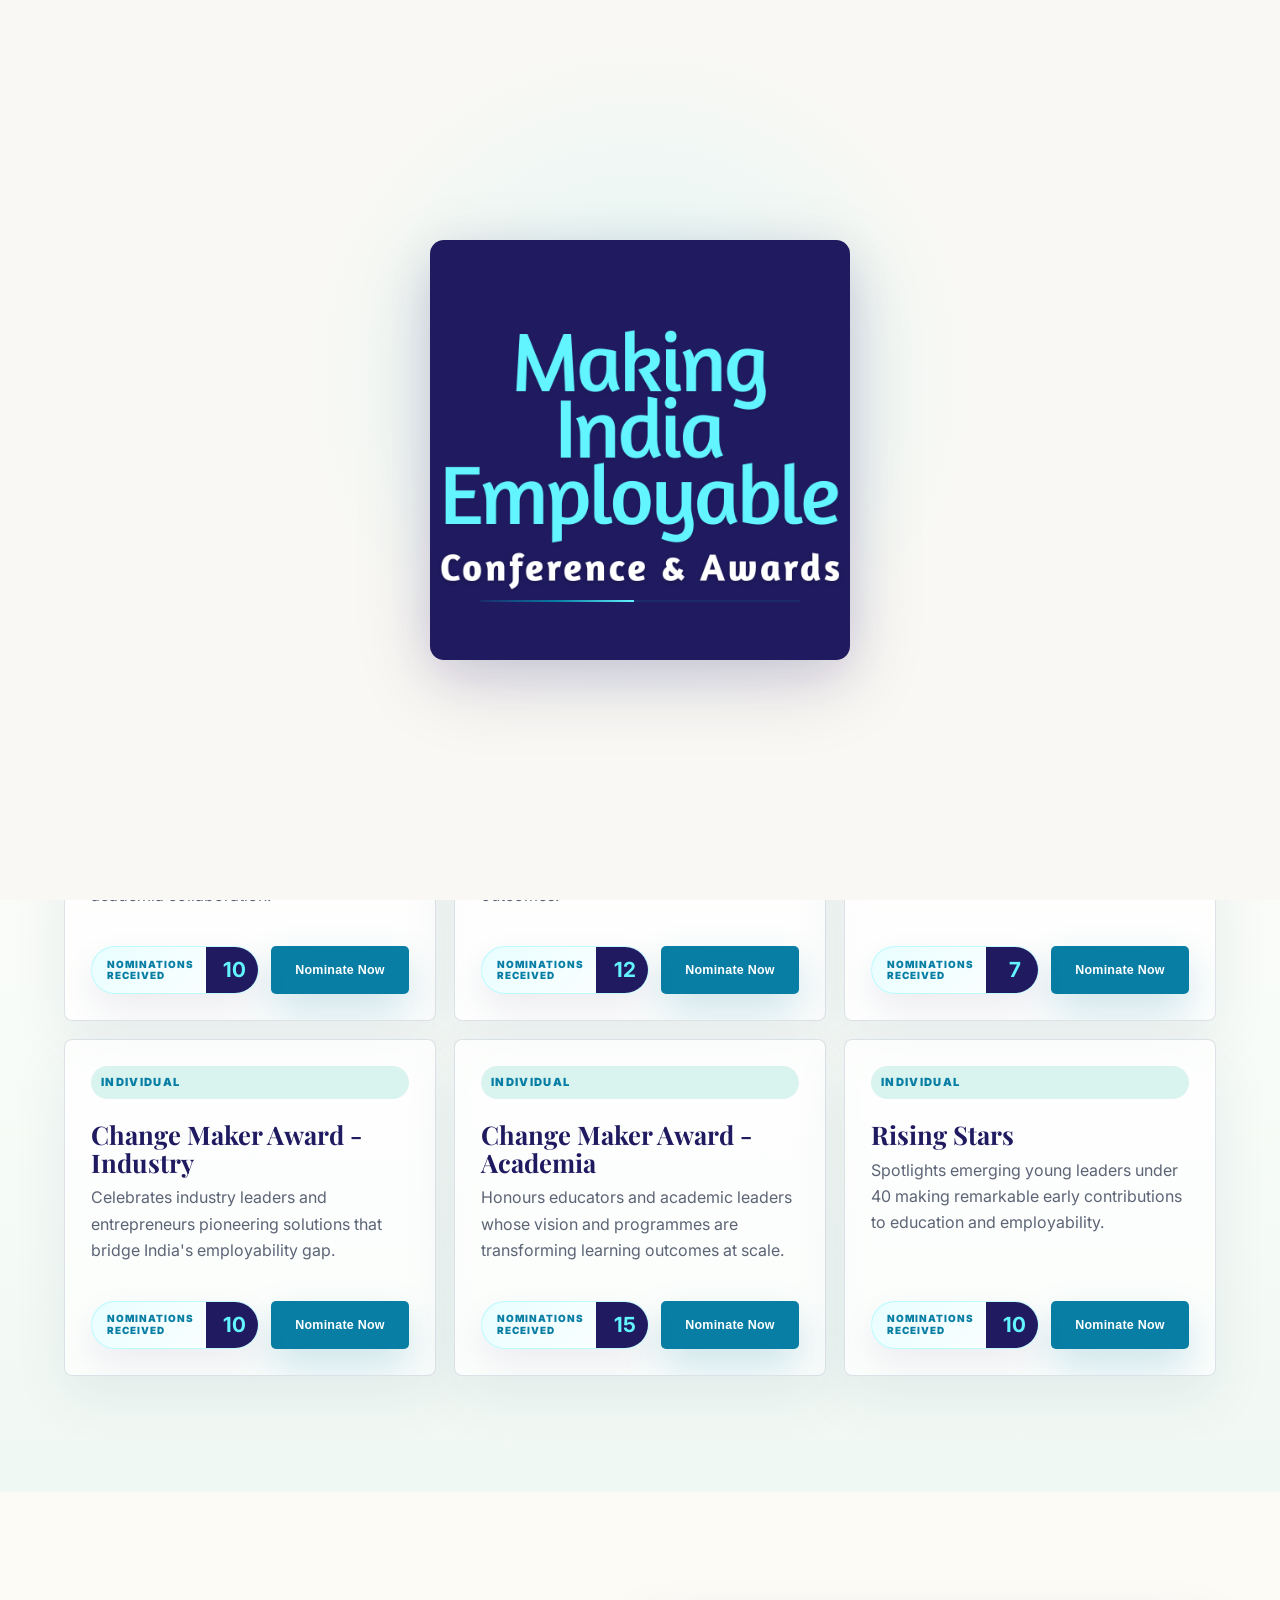
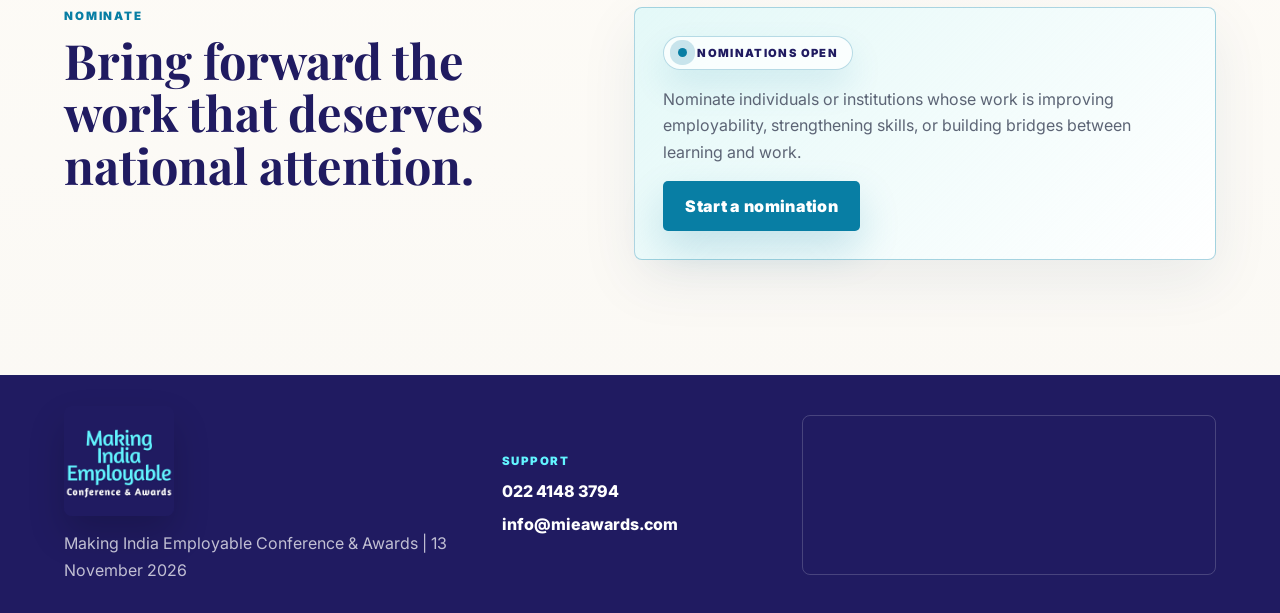
==== mieca-2026/awards.html @ 9bd4bc5b "Add files via upload" ====
<!doctype html>
<html lang="en">
  <head>
    <meta charset="utf-8">
    <meta name="viewport" content="width=device-width, initial-scale=1">
    <title>Award Categories | MIECA 2026</title>
    <meta name="description" content="MIECA 2026 award categories for individual and institutional recognition.">
    <link rel="preconnect" href="https://fonts.googleapis.com">
    <link rel="preconnect" href="https://fonts.gstatic.com" crossorigin>
    <link href="https://fonts.googleapis.com/css2?family=Inter:wght@400;500;600;700;800;900&family=Playfair+Display:wght@600;700;800&display=swap" rel="stylesheet">
    <link rel="stylesheet" href="styles.css">
    <script defer src="script.js"></script>
  </head>
  <body>
    <div class="page-loader" id="pageLoader" aria-label="Loading Making India Employable">
      <div class="loader-mark"><img src="assets/mieca-logo.png" alt="Making India Employable Conference & Awards"></div>
      <div class="loader-line"></div>
    </div>

    <header class="site-header" id="siteHeader">
      <a class="brand" href="index.html"><img src="assets/mieca-logo.png" alt="MIECA"></a>
      <button class="menu-toggle" type="button" aria-label="Open menu" aria-expanded="false"><span></span><span></span><span></span></button>
      <nav class="site-nav" aria-label="Primary navigation">
        <a href="index.html">Home</a>
        <a href="about.html">About</a>
        <a href="gallery.html">Gallery</a>
        <a href="awards.html" aria-current="page">Awards</a>
        <a href="jury.html">Jury</a>
        <a class="nav-cta" href="#nominate">Nominate Now</a>
      </nav>
    </header>

    <main>
      <section class="subpage-hero page-band">
        <span class="status-pill"><i></i>Nominations Open</span>
        <p class="eyebrow">Award categories</p>
        <h1>Recognition for individuals and institutions building employability at scale.</h1>
        <p>Each category is designed to spotlight practical work across education, skilling, workforce development, and nation-building initiatives.</p>
      </section>

      <section class="section awards-preview">
        <div class="category-grid">
          <article class="category-card reveal nomination-card" data-category-id="corporate" data-start-count="10">
            <span>Institutional</span>
            <h3>Corporate Excellence Award</h3>
            <p>Honours corporations making exceptional contributions to workforce development, employee upskilling, and industry-academia collaboration.</p>
            <div class="nomination-row">
              <div class="nomination-count"><span>Nominations received</span><strong><b data-nomination-count>10</b></strong></div>
              <button class="button primary nomination-button" type="button">Nominate Now</button>
            </div>
          </article>
          <article class="category-card reveal delay-1 nomination-card" data-category-id="higher-education" data-start-count="12">
            <span>Institutional</span>
            <h3>Excellence in Higher Education Award</h3>
            <p>Celebrates higher education institutions demonstrating innovation in curriculum, pedagogy, and graduate employability outcomes.</p>
            <div class="nomination-row">
              <div class="nomination-count"><span>Nominations received</span><strong><b data-nomination-count>12</b></strong></div>
              <button class="button primary nomination-button" type="button">Nominate Now</button>
            </div>
          </article>
          <article class="category-card reveal delay-2 nomination-card" data-category-id="bharat-nirman" data-start-count="7">
            <span>Institutional</span>
            <h3>Bharat Nirman Award</h3>
            <p>Recognises institutions contributing to nation-building through impactful skilling programmes and grassroots education initiatives.</p>
            <div class="nomination-row">
              <div class="nomination-count"><span>Nominations received</span><strong><b data-nomination-count>7</b></strong></div>
              <button class="button primary nomination-button" type="button">Nominate Now</button>
            </div>
          </article>
          <article class="category-card reveal nomination-card" data-category-id="change-maker-industry" data-start-count="10">
            <span>Individual</span>
            <h3>Change Maker Award - Industry</h3>
            <p>Celebrates industry leaders and entrepreneurs pioneering solutions that bridge India's employability gap.</p>
            <div class="nomination-row">
              <div class="nomination-count"><span>Nominations received</span><strong><b data-nomination-count>10</b></strong></div>
              <button class="button primary nomination-button" type="button">Nominate Now</button>
            </div>
          </article>
          <article class="category-card reveal delay-1 nomination-card" data-category-id="change-maker-academia" data-start-count="15">
            <span>Individual</span>
            <h3>Change Maker Award - Academia</h3>
            <p>Honours educators and academic leaders whose vision and programmes are transforming learning outcomes at scale.</p>
            <div class="nomination-row">
              <div class="nomination-count"><span>Nominations received</span><strong><b data-nomination-count>15</b></strong></div>
              <button class="button primary nomination-button" type="button">Nominate Now</button>
            </div>
          </article>
          <article class="category-card reveal delay-2 nomination-card" data-category-id="rising-stars" data-start-count="10">
            <span>Individual</span>
            <h3>Rising Stars</h3>
            <p>Spotlights emerging young leaders under 40 making remarkable early contributions to education and employability.</p>
            <div class="nomination-row">
              <div class="nomination-count"><span>Nominations received</span><strong><b data-nomination-count>10</b></strong></div>
              <button class="button primary nomination-button" type="button">Nominate Now</button>
            </div>
          </article>
        </div>
      </section>

      <section class="section content-grid" id="nominate">
        <div class="reveal">
          <p class="eyebrow">Nominate</p>
          <h2>Bring forward the work that deserves national attention.</h2>
        </div>
        <div class="panel nomination-panel reveal delay-1">
          <span class="status-pill"><i></i>Nominations Open</span>
          <p>Nominate individuals or institutions whose work is improving employability, strengthening skills, or building bridges between learning and work.</p>
          <a class="button primary" href="mailto:info@makingindiaemployable.in?subject=MIECA%202026%20Nomination">Start a nomination</a>
        </div>
      </section>
    </main>

    <footer class="site-footer">
      <div class="footer-brand">
        <img src="assets/mieca-logo.png" alt="MIECA">
        <p>Making India Employable Conference & Awards | 13 November 2026</p>
      </div>
      <div class="footer-contact">
        <span>Support</span>
        <a href="tel:02241483794">022 4148 3794</a>
        <a href="mailto:info@mieawards.com">info@mieawards.com</a>
      </div>
      <div class="footer-map" aria-label="Event location map">
        <iframe title="Novotel Mumbai International Airport map" src="https://maps.google.com/maps?q=Novotel%20Mumbai%20International%20Airport&t=&z=14&ie=UTF8&iwloc=&output=embed" loading="lazy"></iframe>
      </div>
    </footer>
  </body>
</html>
---- mieca-2026/styles.css ----
:root {
  --ivory: #faf8f4;
  --ivory-deep: #f1ece3;
  --ink: #182033;
  --muted: #5c6475;
  --deep: #201b61;
  --primary: #087ea4;
  --light: #62f4ff;
  --brand-cyan: #62f4ff;
  --brand-indigo: #201b61;
  --mist: #d9f3ef;
  --white: #ffffff;
  --line: rgba(22, 59, 102, 0.14);
  --glow: rgba(8, 126, 164, 0.2);
  --shadow: 0 24px 80px rgba(22, 59, 102, 0.14);
  --font-heading: "Playfair Display", Georgia, serif;
  --font-body: "Inter", Arial, sans-serif;
}

*,
*::before,
*::after {
  box-sizing: border-box;
}

html {
  scroll-behavior: smooth;
}

body {
  margin: 0;
  color: var(--ink);
  background:
    radial-gradient(circle at 12% 0%, rgba(84, 215, 210, 0.13), transparent 28rem),
    linear-gradient(180deg, var(--ivory), #fffdf8 48%, var(--ivory));
  font-family: var(--font-body);
  line-height: 1.65;
  overflow-x: hidden;
}

body.is-loading {
  overflow: hidden;
}

body.menu-open {
  overflow: hidden;
}

a {
  color: inherit;
  text-decoration: none;
}

img {
  display: block;
  max-width: 100%;
}

h1,
h2,
h3,
p {
  margin-top: 0;
}

h1,
h2,
h3 {
  color: var(--deep);
  font-family: var(--font-heading);
  line-height: 1.08;
}

h1 {
  max-width: 650px;
  margin-bottom: 16px;
  font-size: clamp(2.25rem, 4.45vw, 4.35rem);
  letter-spacing: 0;
}

.hero-title {
  max-width: 900px;
  font-size: clamp(2.35rem, 4.05vw, 4.05rem);
  line-height: 1.04;
}

.hero-title span {
  display: block;
  white-space: nowrap;
}

h2 {
  margin-bottom: 16px;
  font-size: clamp(1.9rem, 3.8vw, 3.35rem);
}

h3 {
  margin-bottom: 8px;
  font-size: clamp(1.25rem, 2vw, 1.7rem);
}

p {
  color: var(--muted);
}

.page-loader {
  position: fixed;
  inset: 0;
  z-index: 999;
  display: grid;
  place-items: center;
  background:
    radial-gradient(circle at 50% 42%, rgba(98, 244, 255, 0.16), transparent 22rem),
    var(--ivory);
  transition: opacity 0.55s ease, visibility 0.55s ease;
}

.page-loader.is-done {
  visibility: hidden;
  opacity: 0;
  pointer-events: none;
}

.loader-mark {
  display: grid;
  width: min(420px, 74vw);
  place-items: center;
  padding: 0;
  border-radius: 14px;
  background: transparent;
  box-shadow: 0 24px 80px rgba(32, 27, 97, 0.14);
  animation: loaderLogo 1.45s ease both;
}

.loader-mark img {
  width: 100%;
  border-radius: 14px;
  filter: drop-shadow(0 12px 24px rgba(32, 27, 97, 0.12));
}

.loader-line {
  position: absolute;
  top: calc(50% + 150px);
  width: min(320px, 70vw);
  height: 2px;
  overflow: hidden;
  background: rgba(8, 126, 164, 0.16);
}

.loader-line::after {
  content: "";
  display: block;
  width: 48%;
  height: 100%;
  background: linear-gradient(90deg, transparent, var(--primary), var(--light));
  animation: loaderLine 1.3s ease-in-out infinite;
}

@keyframes loaderLogo {
  from { opacity: 0; transform: translateY(14px) scale(0.96); }
  to { opacity: 1; transform: translateY(0) scale(1); }
}

@keyframes loaderLine {
  from { transform: translateX(-100%); }
  to { transform: translateX(230%); }
}

.site-header {
  position: fixed;
  top: 0;
  left: 0;
  z-index: 50;
  display: flex;
  width: 100%;
  align-items: center;
  justify-content: space-between;
  gap: 28px;
  padding: 14px clamp(18px, 5vw, 70px);
  background: rgba(250, 248, 244, 0.9);
  box-shadow: 0 12px 38px rgba(32, 27, 97, 0.08);
  backdrop-filter: blur(18px);
  transition: background 0.35s ease, box-shadow 0.35s ease, padding 0.35s ease;
}

.site-header.is-scrolled,
.site-header.menu-active {
  background: rgba(250, 248, 244, 0.96);
  box-shadow: 0 14px 42px rgba(32, 27, 97, 0.12);
  backdrop-filter: blur(18px);
}

.brand {
  display: inline-flex;
  align-items: center;
  padding: 0;
  border: 0;
  border-radius: 8px;
  background: transparent;
  box-shadow: 0 16px 36px rgba(32, 27, 97, 0.12);
}

.brand img {
  width: 86px;
  border-radius: 8px;
  filter: none;
}

.site-nav {
  display: flex;
  align-items: center;
  gap: clamp(16px, 2vw, 28px);
  color: #18134f;
  font-size: 0.82rem;
  font-weight: 900;
  letter-spacing: 0.04em;
  text-transform: uppercase;
}

.site-nav a {
  position: relative;
}

.site-nav a::after {
  content: "";
  position: absolute;
  right: 0;
  bottom: -8px;
  left: 0;
  height: 2px;
  background: var(--brand-cyan);
  transform: scaleX(0);
  transform-origin: left;
  transition: transform 0.25s ease;
}

.site-nav a:hover::after,
.site-nav a[aria-current="page"]::after {
  transform: scaleX(1);
}

.site-nav .nav-cta {
  min-height: 42px;
  padding: 12px 16px;
  border-radius: 999px;
  background: var(--primary);
  color: var(--white);
  box-shadow: 0 18px 36px var(--glow);
}

.site-nav .nav-cta::after {
  display: none;
}

.menu-toggle {
  display: none;
  width: 44px;
  height: 44px;
  border: 1px solid var(--line);
  border-radius: 999px;
  background: rgba(255, 255, 255, 0.72);
  cursor: pointer;
}

.menu-toggle span {
  display: block;
  width: 18px;
  height: 2px;
  margin: 4px auto;
  background: var(--deep);
  transition: transform 0.25s ease, opacity 0.25s ease;
}

.menu-open .menu-toggle span:nth-child(1) {
  transform: translateY(6px) rotate(45deg);
}

.menu-open .menu-toggle span:nth-child(2) {
  opacity: 0;
}

.menu-open .menu-toggle span:nth-child(3) {
  transform: translateY(-6px) rotate(-45deg);
}

.page-band,
.section {
  padding-right: clamp(18px, 5vw, 76px);
  padding-left: clamp(18px, 5vw, 76px);
}

.hero {
  position: relative;
  display: grid;
  min-height: min(740px, 80svh);
  grid-template-columns: minmax(0, 0.98fr) minmax(360px, 0.82fr);
  gap: clamp(30px, 5vw, 72px);
  align-items: start;
  padding-top: clamp(188px, 17vh, 210px);
  padding-bottom: 112px;
  overflow: hidden;
}

.ambient-lines {
  position: absolute;
  inset: 0;
  pointer-events: none;
  opacity: 0.58;
  background:
    linear-gradient(115deg, transparent 0 28%, rgba(8, 126, 164, 0.1) 28% 28.2%, transparent 28.2% 100%),
    linear-gradient(65deg, transparent 0 64%, rgba(84, 215, 210, 0.17) 64% 64.2%, transparent 64.2% 100%);
  animation: driftLines 9s ease-in-out infinite alternate;
}

@keyframes driftLines {
  from { transform: translate3d(-14px, -8px, 0); }
  to { transform: translate3d(18px, 10px, 0); }
}

.hero::before {
  content: "";
  position: absolute;
  width: 480px;
  height: 480px;
  right: -140px;
  top: 120px;
  border: 1px solid rgba(8, 126, 164, 0.12);
  border-radius: 50%;
  box-shadow: inset 0 0 80px rgba(84, 215, 210, 0.12);
  animation: slowSpin 20s linear infinite;
}

@keyframes slowSpin {
  to { transform: rotate(360deg); }
}

.hero-copy,
.hero-media {
  position: relative;
  z-index: 1;
}

.hero-media {
  align-self: start;
  margin-top: clamp(44px, 7vh, 74px);
}

.status-pill {
  display: inline-flex;
  align-items: center;
  gap: 10px;
  min-height: 34px;
  margin-bottom: 16px;
  padding: 0 14px;
  border: 1px solid rgba(8, 126, 164, 0.28);
  border-radius: 999px;
  background: rgba(255, 255, 255, 0.72);
  color: var(--deep);
  font-size: 0.7rem;
  font-weight: 900;
  letter-spacing: 0.12em;
  text-transform: uppercase;
  box-shadow: 0 16px 34px rgba(8, 126, 164, 0.12);
}

.status-pill i {
  width: 9px;
  height: 9px;
  border-radius: 50%;
  background: var(--primary);
  box-shadow: 0 0 0 8px var(--glow);
  animation: pulse 1.8s ease-in-out infinite;
}

@keyframes pulse {
  50% { box-shadow: 0 0 0 13px rgba(8, 126, 164, 0); }
}

.eyebrow {
  margin-bottom: 8px;
  color: var(--primary);
  font-size: 0.72rem;
  font-weight: 900;
  letter-spacing: 0.16em;
  text-transform: uppercase;
}

.hero-text {
  max-width: 600px;
  margin-bottom: 16px;
  color: #4d566c;
  font-size: clamp(0.95rem, 1.22vw, 1.06rem);
}

.event-cards {
  display: grid;
  max-width: 600px;
  grid-template-columns: 0.55fr 1fr;
  gap: 10px;
  margin-bottom: 16px;
}

.event-cards div {
  padding: 10px 12px;
  border: 1px solid var(--line);
  border-radius: 8px;
  background: rgba(255, 255, 255, 0.64);
}

.event-cards span {
  display: block;
  color: var(--primary);
  font-size: 0.72rem;
  font-weight: 900;
  letter-spacing: 0.12em;
  text-transform: uppercase;
}

.event-cards strong {
  display: block;
  margin-top: 6px;
  color: var(--deep);
}

.countdown {
  display: grid;
  max-width: 500px;
  grid-template-columns: repeat(4, 1fr);
  gap: 10px;
}

.countdown div {
  position: relative;
  overflow: hidden;
  min-height: 68px;
  padding: 11px 8px 8px;
  border: 1px solid rgba(8, 126, 164, 0.26);
  border-radius: 8px;
  background:
    linear-gradient(180deg, rgba(255, 255, 255, 0.88), rgba(255, 255, 255, 0.52)),
    rgba(84, 215, 210, 0.08);
  text-align: center;
  box-shadow: 0 18px 42px rgba(22, 59, 102, 0.09);
}

.countdown div::before {
  content: "";
  position: absolute;
  inset: 0;
  background: linear-gradient(110deg, transparent, rgba(84, 215, 210, 0.26), transparent);
  transform: translateX(-120%);
  animation: shimmer 3.5s ease-in-out infinite;
}

@keyframes shimmer {
  55%, 100% { transform: translateX(120%); }
}

.countdown strong {
  position: relative;
  display: block;
  color: var(--primary);
  font-size: clamp(1.25rem, 2.35vw, 1.78rem);
  line-height: 1;
}

.countdown span {
  position: relative;
  color: var(--muted);
  font-size: 0.68rem;
  font-weight: 900;
  letter-spacing: 0.13em;
  text-transform: uppercase;
}

.hero-actions,
.center-action {
  display: flex;
  flex-wrap: wrap;
  gap: 14px;
  margin-top: 22px;
}

.center-action {
  justify-content: center;
}

.button {
  display: inline-flex;
  align-items: center;
  justify-content: center;
  min-height: 50px;
  padding: 0 22px;
  border-radius: 5px;
  font-weight: 900;
  letter-spacing: 0.02em;
  transition: transform 0.25s ease, box-shadow 0.25s ease, background 0.25s ease;
}

.hero .button {
  min-height: 42px;
  padding: 0 18px;
}

.button:hover {
  transform: translateY(-3px);
}

.button.primary {
  background: var(--primary);
  color: var(--white);
  box-shadow: 0 18px 40px var(--glow);
}

.button.primary:hover {
  background: #066d91;
}

.button.ghost {
  border: 1.5px solid var(--primary);
  background: rgba(255, 255, 255, 0.54);
  color: var(--deep);
}

.button.dark {
  background: transparent;
}

.video-frame {
  position: relative;
  margin-right: clamp(-12px, -1vw, 0px);
}

.video-frame::before {
  content: "";
  position: absolute;
  inset: -24px -18px -20px -26px;
  z-index: -1;
  background:
    radial-gradient(circle at 45% 48%, rgba(98, 244, 255, 0.22), transparent 16rem),
    linear-gradient(135deg, rgba(232, 252, 255, 0.28), rgba(217, 243, 239, 0.08));
  clip-path: polygon(4% 4%, 100% 0, 98% 92%, 0 100%);
  opacity: 0.68;
}

.video-shell {
  position: relative;
  display: block;
  overflow: hidden;
  height: clamp(250px, 23vw, 340px);
  border-radius: 8px;
  background: var(--deep);
  box-shadow: 0 22px 62px rgba(32, 27, 97, 0.18);
  isolation: isolate;
}

.video-shell::before {
  content: "";
  position: absolute;
  inset: 0;
  z-index: 1;
  pointer-events: none;
  border: 1px solid rgba(255, 255, 255, 0.18);
  border-radius: inherit;
  box-shadow: inset 0 0 80px rgba(22, 59, 102, 0.16);
}

.video-shell img {
  width: 100%;
  height: 100%;
  object-fit: cover;
  filter: saturate(0.95) contrast(0.96) brightness(0.76);
  transform: scale(1.02);
  transition: transform 0.45s ease, filter 0.45s ease;
}

.video-shell:hover img {
  filter: saturate(1.04) contrast(1.02) brightness(0.82);
  transform: scale(1.06);
}

.video-play {
  position: absolute;
  top: 50%;
  left: 50%;
  z-index: 2;
  width: 68px;
  height: 68px;
  border: 1px solid rgba(255, 255, 255, 0.58);
  border-radius: 50%;
  background: rgba(32, 27, 97, 0.68);
  box-shadow: 0 18px 48px rgba(0, 0, 0, 0.24);
  transform: translate(-50%, -50%);
  backdrop-filter: blur(10px);
}

.video-play::before {
  content: "";
  position: absolute;
  top: 50%;
  left: 53%;
  border-top: 12px solid transparent;
  border-bottom: 12px solid transparent;
  border-left: 18px solid var(--brand-cyan);
  transform: translate(-50%, -50%);
}

.video-story {
  position: absolute;
  right: 12px;
  bottom: 12px;
  left: 12px;
  z-index: 2;
  max-width: 520px;
  padding: 11px 13px;
  border-left: 2px solid var(--light);
  background: linear-gradient(90deg, rgba(32, 27, 97, 0.8), rgba(32, 27, 97, 0.42));
  color: var(--white);
  backdrop-filter: blur(14px);
}

.video-story span {
  display: block;
  margin-bottom: 5px;
  color: var(--light);
  font-size: 0.64rem;
  font-weight: 900;
  letter-spacing: 0.13em;
  text-transform: uppercase;
}

.video-story strong {
  display: block;
  font-size: 0.9rem;
  font-weight: 900;
  line-height: 1.35;
}

.section {
  padding-top: clamp(70px, 9vw, 120px);
  padding-bottom: clamp(70px, 9vw, 120px);
}

.split-section {
  position: relative;
  z-index: 2;
  display: grid;
  grid-template-columns: minmax(0, 0.95fr) minmax(0, 1fr);
  gap: clamp(28px, 6vw, 84px);
  align-items: start;
  margin-top: -44px;
  margin-right: clamp(18px, 5vw, 76px);
  margin-left: clamp(18px, 5vw, 76px);
  padding: clamp(34px, 5vw, 54px);
  border: 1px solid rgba(8, 126, 164, 0.18);
  border-radius: 8px;
  background: rgba(255, 255, 255, 0.86);
  box-shadow: 0 24px 70px rgba(22, 59, 102, 0.12);
  backdrop-filter: blur(12px);
}

.section-body p {
  max-width: 720px;
  font-size: 1.06rem;
}

.text-link {
  display: inline-flex;
  margin-top: 12px;
  color: var(--primary);
  font-weight: 900;
}

.text-link::after {
  content: ">";
  margin-left: 8px;
  transition: transform 0.25s ease;
}

.text-link:hover::after {
  transform: translateX(5px);
}

.centered {
  max-width: 860px;
  margin-right: auto;
  margin-left: auto;
  text-align: center;
}

.impact-section {
  background:
    linear-gradient(180deg, rgba(22, 59, 102, 0.96), rgba(14, 42, 73, 0.98)),
    var(--deep);
  padding-top: clamp(74px, 8vw, 100px);
  padding-bottom: clamp(74px, 8vw, 100px);
}

.impact-section h2,
.impact-section p {
  color: var(--white);
}

.impact-section .eyebrow {
  color: var(--light);
}

.stat-grid {
  display: grid;
  grid-template-columns: repeat(3, 1fr);
  gap: 16px;
  max-width: 900px;
  margin: 30px auto 0;
}

.stat-card {
  position: relative;
  overflow: hidden;
  min-height: 166px;
  padding: 24px;
  border: 1px solid rgba(255, 255, 255, 0.13);
  border-radius: 8px;
  background: rgba(255, 255, 255, 0.08);
}

.stat-card::after,
.category-card::after {
  content: "";
  position: absolute;
  inset: 0;
  background: linear-gradient(115deg, transparent, rgba(84, 215, 210, 0.18), transparent);
  transform: translateX(-130%);
  transition: transform 0.65s ease;
}

.stat-card:hover::after,
.category-card:hover::after {
  transform: translateX(130%);
}

.stat-number {
  position: relative;
  z-index: 1;
  display: block;
  color: var(--light);
  font-size: clamp(2.7rem, 6vw, 4.4rem);
  font-weight: 900;
  line-height: 1;
}

.stat-card p {
  position: relative;
  z-index: 1;
  margin: 14px 0 0;
  color: rgba(255, 255, 255, 0.76);
  font-weight: 800;
}


.impact-section .button.ghost.dark {
  border-color: rgba(98, 244, 255, 0.72);
  background: rgba(98, 244, 255, 0.08);
  color: var(--white);
  box-shadow: 0 18px 44px rgba(0, 0, 0, 0.16);
}

.awards-preview {
  background: linear-gradient(180deg, rgba(255, 255, 255, 0.38), rgba(84, 215, 210, 0.08));
}

.category-grid {
  display: grid;
  grid-template-columns: repeat(3, minmax(0, 1fr));
  gap: 18px;
  margin-top: 34px;
}

.category-card {
  position: relative;
  overflow: hidden;
  min-height: 286px;
  padding: 26px;
  border: 1px solid var(--line);
  border-radius: 8px;
  background: rgba(255, 255, 255, 0.72);
  box-shadow: 0 20px 55px rgba(22, 59, 102, 0.08);
  transition: transform 0.25s ease, border-color 0.25s ease;
}

.nomination-card {
  display: flex;
  flex-direction: column;
}

.category-card:hover {
  border-color: rgba(8, 126, 164, 0.36);
  transform: translateY(-6px);
}

.category-card span {
  display: inline-flex;
  margin-bottom: 28px;
  padding: 7px 10px;
  border-radius: 999px;
  background: var(--mist);
  color: var(--primary);
  font-size: 0.7rem;
  font-weight: 900;
  letter-spacing: 0.12em;
  text-transform: uppercase;
}

.category-card > span {
  margin-bottom: 22px;
}

.category-card h3,
.category-card p,
.category-card span,
.nomination-row,
.nomination-count {
  position: relative;
  z-index: 1;
}

.nomination-row {
  display: flex;
  gap: 12px;
  align-items: center;
  justify-content: space-between;
  margin-top: auto;
  padding-top: 22px;
}

.nomination-count {
  display: flex;
  align-items: stretch;
  width: min(270px, 100%);
  height: 48px;
  min-height: 48px;
  overflow: hidden;
  border: 1px solid rgba(98, 244, 255, 0.36);
  border-radius: 999px;
  background:
    linear-gradient(135deg, rgba(98, 244, 255, 0.14), rgba(255, 255, 255, 0.66)),
    rgba(255, 255, 255, 0.74);
  box-shadow: 0 14px 34px rgba(32, 27, 97, 0.08);
}

.nomination-count::after {
  content: "";
  position: absolute;
  inset: 0;
  background: linear-gradient(100deg, transparent, rgba(98, 244, 255, 0.28), transparent);
  transform: translateX(-120%);
  animation: countSweep 4.8s ease-in-out infinite;
}

@keyframes countSweep {
  60%, 100% { transform: translateX(120%); }
}

.nomination-count span {
  margin: 0;
  display: flex;
  align-items: center;
  padding: 0 12px 0 15px;
  background: transparent;
  color: #087ea4;
  font-size: 0.62rem;
  line-height: 1.2;
  letter-spacing: 0.1em;
  text-transform: uppercase;
}

.nomination-count strong {
  display: grid;
  flex: 0 0 58px;
  height: 100%;
  place-items: center;
  background: var(--deep);
  color: var(--brand-cyan);
  font-size: 1.3rem;
  line-height: 1;
}

.nomination-count b {
  color: inherit;
  font-size: inherit;
}

.nomination-button {
  flex: 0 0 auto;
  min-width: 138px;
  min-height: 48px;
  padding: 0 16px;
  border: 0;
  cursor: pointer;
  font-size: 0.78rem;
}

.jury-preview {
  overflow: hidden;
}

.jury-strip {
  display: grid;
  grid-template-columns: repeat(5, minmax(190px, 1fr));
  gap: 16px;
  margin-top: 34px;
}

.jury-card {
  padding: 14px 14px 22px;
  border: 1px solid var(--line);
  border-radius: 8px;
  background: rgba(255, 255, 255, 0.68);
  text-align: center;
  box-shadow: 0 18px 50px rgba(22, 59, 102, 0.08);
  transition: transform 0.25s ease;
}

.jury-card:hover {
  transform: translateY(-6px);
}

.jury-card img {
  width: 100%;
  aspect-ratio: 1 / 1.08;
  border-radius: 6px;
  object-fit: cover;
  filter: saturate(0.95);
}

.jury-card h3 {
  margin: 16px 0 6px;
  font-size: 1.22rem;
}

.jury-card p {
  margin-bottom: 0;
  font-size: 0.9rem;
}

.partners-section {
  background:
    radial-gradient(circle at 50% 0%, rgba(84, 215, 210, 0.16), transparent 30rem),
    var(--ivory-deep);
}

.partner-grid {
  display: grid;
  grid-template-columns: repeat(3, 1fr);
  gap: 18px;
  max-width: 980px;
  margin: 34px auto 0;
}

.partner-logo {
  display: grid;
  min-height: 150px;
  place-items: center;
  padding: 26px;
  border: 1px solid var(--line);
  border-radius: 8px;
  background: rgba(255, 255, 255, 0.74);
  box-shadow: 0 20px 55px rgba(22, 59, 102, 0.08);
}

.partner-logo img {
  max-height: 78px;
  object-fit: contain;
}

.site-footer {
  display: grid;
  grid-template-columns: minmax(240px, 0.9fr) minmax(180px, 0.6fr) minmax(260px, 0.9fr);
  align-items: center;
  gap: 24px;
  padding: 30px clamp(18px, 5vw, 76px);
  border-top: 1px solid var(--line);
  background: var(--deep);
}

.site-footer img {
  width: 110px;
  margin-bottom: 14px;
  border-radius: 8px;
  box-shadow: 0 18px 36px rgba(0, 0, 0, 0.18);
}

.site-footer p {
  margin: 0;
  color: rgba(255, 255, 255, 0.72);
}

.footer-contact {
  display: grid;
  gap: 7px;
}

.footer-contact span {
  color: var(--light);
  font-size: 0.72rem;
  font-weight: 900;
  letter-spacing: 0.13em;
  text-transform: uppercase;
}

.footer-contact a {
  color: var(--white);
  font-weight: 800;
}

.footer-map {
  overflow: hidden;
  height: 160px;
  border: 1px solid rgba(255, 255, 255, 0.18);
  border-radius: 8px;
}

.footer-map iframe {
  width: 100%;
  height: 100%;
  border: 0;
  filter: saturate(0.78);
}

.subpage-hero {
  position: relative;
  min-height: 390px;
  padding-top: 132px;
  padding-bottom: 48px;
  background:
    linear-gradient(90deg, rgba(22, 59, 102, 0.95), rgba(8, 126, 164, 0.78)),
    radial-gradient(circle at 82% 20%, rgba(84, 215, 210, 0.22), transparent 26rem),
    var(--deep);
  overflow: hidden;
}

.subpage-hero::after {
  content: "";
  position: absolute;
  right: -110px;
  bottom: -160px;
  width: 420px;
  height: 420px;
  border: 1px solid rgba(255, 255, 255, 0.14);
  border-radius: 50%;
}

.subpage-hero > * {
  position: relative;
  z-index: 1;
}

.subpage-hero .status-pill {
  margin-bottom: 18px;
  background: rgba(255, 255, 255, 0.12);
  color: var(--white);
}

.subpage-hero .eyebrow,
.subpage-hero h1,
.subpage-hero p {
  color: var(--white);
}

.subpage-hero h1 {
  max-width: 900px;
  font-size: clamp(2.05rem, 3.9vw, 3.75rem);
}

.subpage-hero p:last-child {
  max-width: 790px;
  font-size: 1.05rem;
  color: rgba(255, 255, 255, 0.76);
}

.gallery-hero {
  min-height: 520px;
  background:
    linear-gradient(90deg, rgba(22, 59, 102, 0.92), rgba(8, 126, 164, 0.55)),
    linear-gradient(180deg, rgba(22, 59, 102, 0.12), rgba(22, 59, 102, 0.92)),
    url("assets/gallery/opening-lamp.jpg") center / cover;
}

.gallery-hero::before {
  content: "";
  position: absolute;
  inset: 0;
  background:
    linear-gradient(115deg, transparent 0 34%, rgba(84, 215, 210, 0.18) 34% 34.2%, transparent 34.2% 100%),
    radial-gradient(circle at 84% 28%, rgba(84, 215, 210, 0.22), transparent 25rem);
}

.gallery-feature {
  display: grid;
  grid-template-columns: minmax(0, 0.78fr) minmax(360px, 1fr);
  gap: clamp(28px, 5vw, 70px);
  align-items: center;
  background: linear-gradient(180deg, rgba(255, 255, 255, 0.54), rgba(84, 215, 210, 0.08));
}

.gallery-feature-copy p:last-child {
  max-width: 620px;
  font-size: 1.05rem;
}

.gallery-lead,
.gallery-item {
  position: relative;
  overflow: hidden;
  margin: 0;
  border: 1px solid rgba(8, 126, 164, 0.18);
  border-radius: 8px;
  background: var(--deep);
  box-shadow: 0 24px 70px rgba(22, 59, 102, 0.12);
}

.gallery-lead {
  aspect-ratio: 1.45 / 1;
}

.gallery-lead img,
.gallery-item img {
  width: 100%;
  height: 100%;
  object-fit: cover;
  filter: saturate(0.96) contrast(1.02);
  transition: transform 0.5s ease, filter 0.5s ease;
}

.gallery-lead:hover img,
.gallery-item:hover img {
  transform: scale(1.045);
  filter: saturate(1.04) contrast(1.04);
}

.gallery-lead figcaption,
.gallery-item figcaption {
  position: absolute;
  right: 12px;
  bottom: 12px;
  left: 12px;
  padding: 11px 12px;
  border: 1px solid rgba(255, 255, 255, 0.18);
  border-radius: 6px;
  background: rgba(22, 59, 102, 0.72);
  color: var(--white);
  font-size: 0.78rem;
  font-weight: 900;
  letter-spacing: 0.04em;
  text-transform: uppercase;
  backdrop-filter: blur(12px);
}

.gallery-section {
  background:
    radial-gradient(circle at 14% 0%, rgba(84, 215, 210, 0.14), transparent 28rem),
    var(--ivory);
}

.gallery-grid {
  display: grid;
  grid-auto-flow: dense;
  grid-auto-rows: 150px;
  grid-template-columns: repeat(4, minmax(0, 1fr));
  gap: 16px;
  margin-top: 36px;
}

.gallery-item {
  min-height: 150px;
}

.gallery-item.large {
  grid-column: span 2;
  grid-row: span 2;
}

.gallery-item.wide {
  grid-column: span 2;
}

.gallery-item.tall {
  grid-row: span 2;
}

.content-grid {
  display: grid;
  grid-template-columns: minmax(0, 0.85fr) minmax(0, 1fr);
  gap: clamp(28px, 6vw, 76px);
}

.panel {
  padding: 28px;
  border: 1px solid var(--line);
  border-radius: 8px;
  background: rgba(255, 255, 255, 0.7);
  box-shadow: 0 20px 58px rgba(22, 59, 102, 0.08);
}

.panel-list {
  display: grid;
  gap: 14px;
  margin: 0;
  padding: 0;
  list-style: none;
}

.panel-list li {
  padding-left: 18px;
  border-left: 3px solid var(--primary);
  color: var(--muted);
}

.profile-grid {
  display: grid;
  gap: 22px;
}

.profile-card {
  display: grid;
  grid-template-columns: 260px minmax(0, 1fr);
  gap: 28px;
  padding: 24px;
  border: 1px solid var(--line);
  border-radius: 8px;
  background: rgba(255, 255, 255, 0.74);
  box-shadow: 0 20px 60px rgba(22, 59, 102, 0.08);
}

.profile-card img {
  width: 100%;
  aspect-ratio: 1 / 1.12;
  border-radius: 8px;
  object-fit: cover;
}

.profile-role {
  color: var(--primary);
  font-weight: 900;
}

.profile-card p:last-child {
  margin-bottom: 0;
}

.nomination-panel {
  border-color: rgba(8, 126, 164, 0.32);
  background:
    linear-gradient(135deg, rgba(84, 215, 210, 0.16), rgba(255, 255, 255, 0.76)),
    var(--white);
}

.reveal {
  opacity: 0;
  transform: translateY(28px);
  transition: opacity 0.7s ease, transform 0.7s ease;
}

.reveal.is-visible {
  opacity: 1;
  transform: translateY(0);
}

.delay-1 {
  transition-delay: 0.12s;
}

.delay-2 {
  transition-delay: 0.22s;
}

@media (max-width: 1120px) {
  .brand img {
    width: 82px;
  }

  .hero,
  .content-grid,
  .gallery-feature {
    grid-template-columns: 1fr;
  }

  .hero-media {
    margin-top: 10px;
  }

  .video-frame {
    margin-right: 0;
  }

  .video-frame::before {
    inset: -32px;
    clip-path: polygon(3% 0, 100% 5%, 97% 94%, 0 100%);
  }

  .video-shell {
    height: auto;
    aspect-ratio: 16 / 9;
    border-radius: 8px;
  }

  .split-section {
    grid-template-columns: 1fr;
  }

  .jury-strip,
  .category-grid {
    grid-template-columns: repeat(2, minmax(0, 1fr));
  }

  .gallery-grid {
    grid-template-columns: repeat(3, minmax(0, 1fr));
  }
}

@media (max-width: 820px) {
  .menu-toggle {
    display: block;
    position: relative;
    z-index: 60;
  }

  .site-nav {
    position: fixed;
    inset: 0;
    z-index: 55;
    display: grid;
    align-content: center;
    justify-items: center;
    gap: 24px;
    background: rgba(250, 248, 244, 0.98);
    font-size: 1.05rem;
    opacity: 0;
    pointer-events: none;
    transform: translateY(-12px);
    transition: opacity 0.25s ease, transform 0.25s ease;
  }

  .menu-open .site-nav {
    opacity: 1;
    pointer-events: auto;
    transform: translateY(0);
  }

  .event-cards,
  .stat-grid,
  .partner-grid,
  .profile-card,
  .site-footer {
    grid-template-columns: 1fr;
  }

  .countdown {
    grid-template-columns: repeat(2, 1fr);
  }

  .split-section {
    margin-top: -24px;
    margin-right: 18px;
    margin-left: 18px;
  }

  .nomination-row {
    flex-wrap: wrap;
  }

  .nomination-button {
    width: 100%;
  }

  .nomination-count {
    width: 100%;
  }

  .gallery-grid {
    grid-auto-rows: 170px;
    grid-template-columns: repeat(2, minmax(0, 1fr));
  }

  .gallery-item.large,
  .gallery-item.wide {
    grid-column: span 2;
  }
}

@media (max-width: 560px) {
  .brand {
    padding: 0;
  }

  .brand img {
    width: 70px;
  }

  h1 {
    font-size: clamp(2.2rem, 12vw, 3.35rem);
  }

  .hero-title {
    font-size: clamp(2.05rem, 10.8vw, 3.1rem);
  }

  .hero-title span {
    white-space: normal;
  }

  .page-band,
  .section {
    padding-right: 18px;
    padding-left: 18px;
  }

  .category-grid,
  .jury-strip {
    grid-template-columns: 1fr;
  }

  .hero {
    padding-top: 128px;
    padding-bottom: 84px;
  }

  .video-story {
    right: 10px;
    bottom: 10px;
    left: 10px;
    padding: 12px 13px;
  }

  .video-story strong {
    font-size: 0.88rem;
  }

  .gallery-hero {
    min-height: 470px;
  }

  .gallery-grid {
    display: flex;
    flex-direction: column;
  }

  .gallery-item,
  .gallery-item.large,
  .gallery-item.wide,
  .gallery-item.tall {
    min-height: auto;
    aspect-ratio: 1.18 / 1;
  }

  .gallery-lead figcaption,
  .gallery-item figcaption {
    right: 8px;
    bottom: 8px;
    left: 8px;
    font-size: 0.68rem;
  }
}
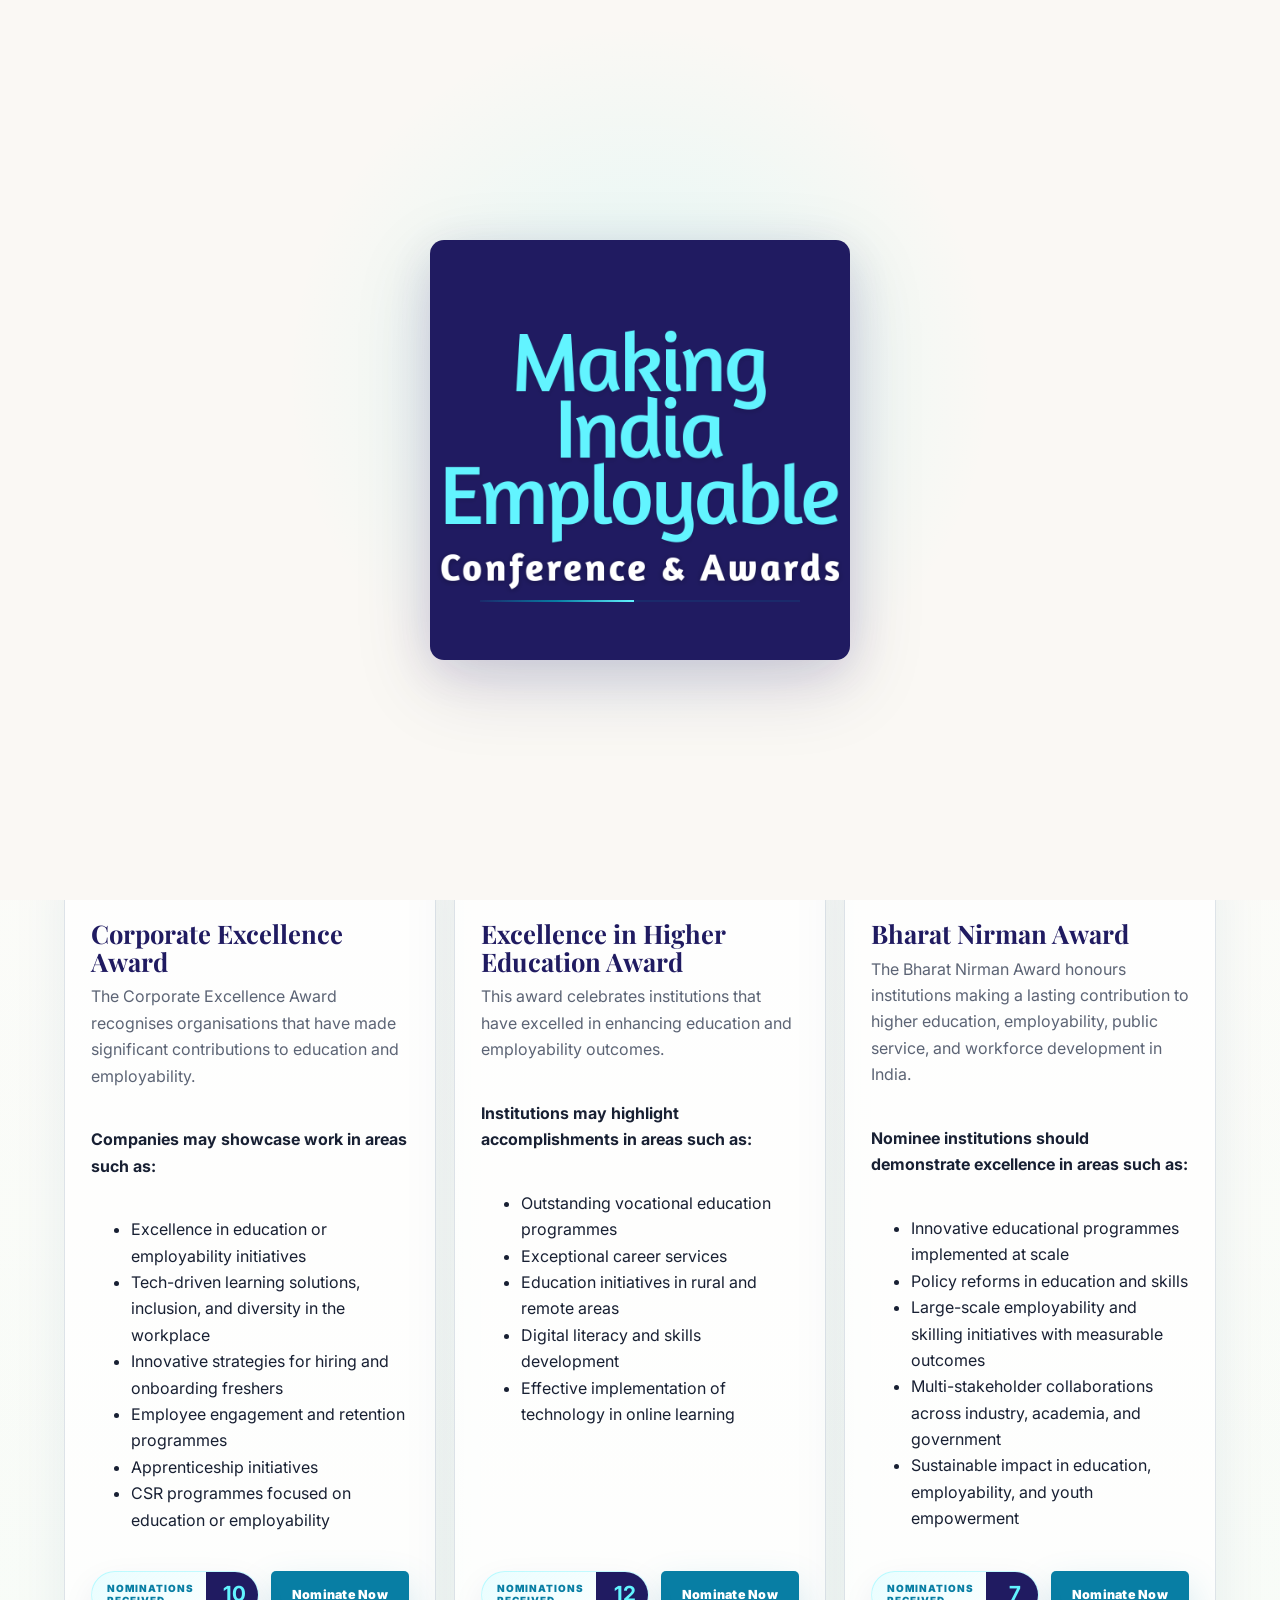
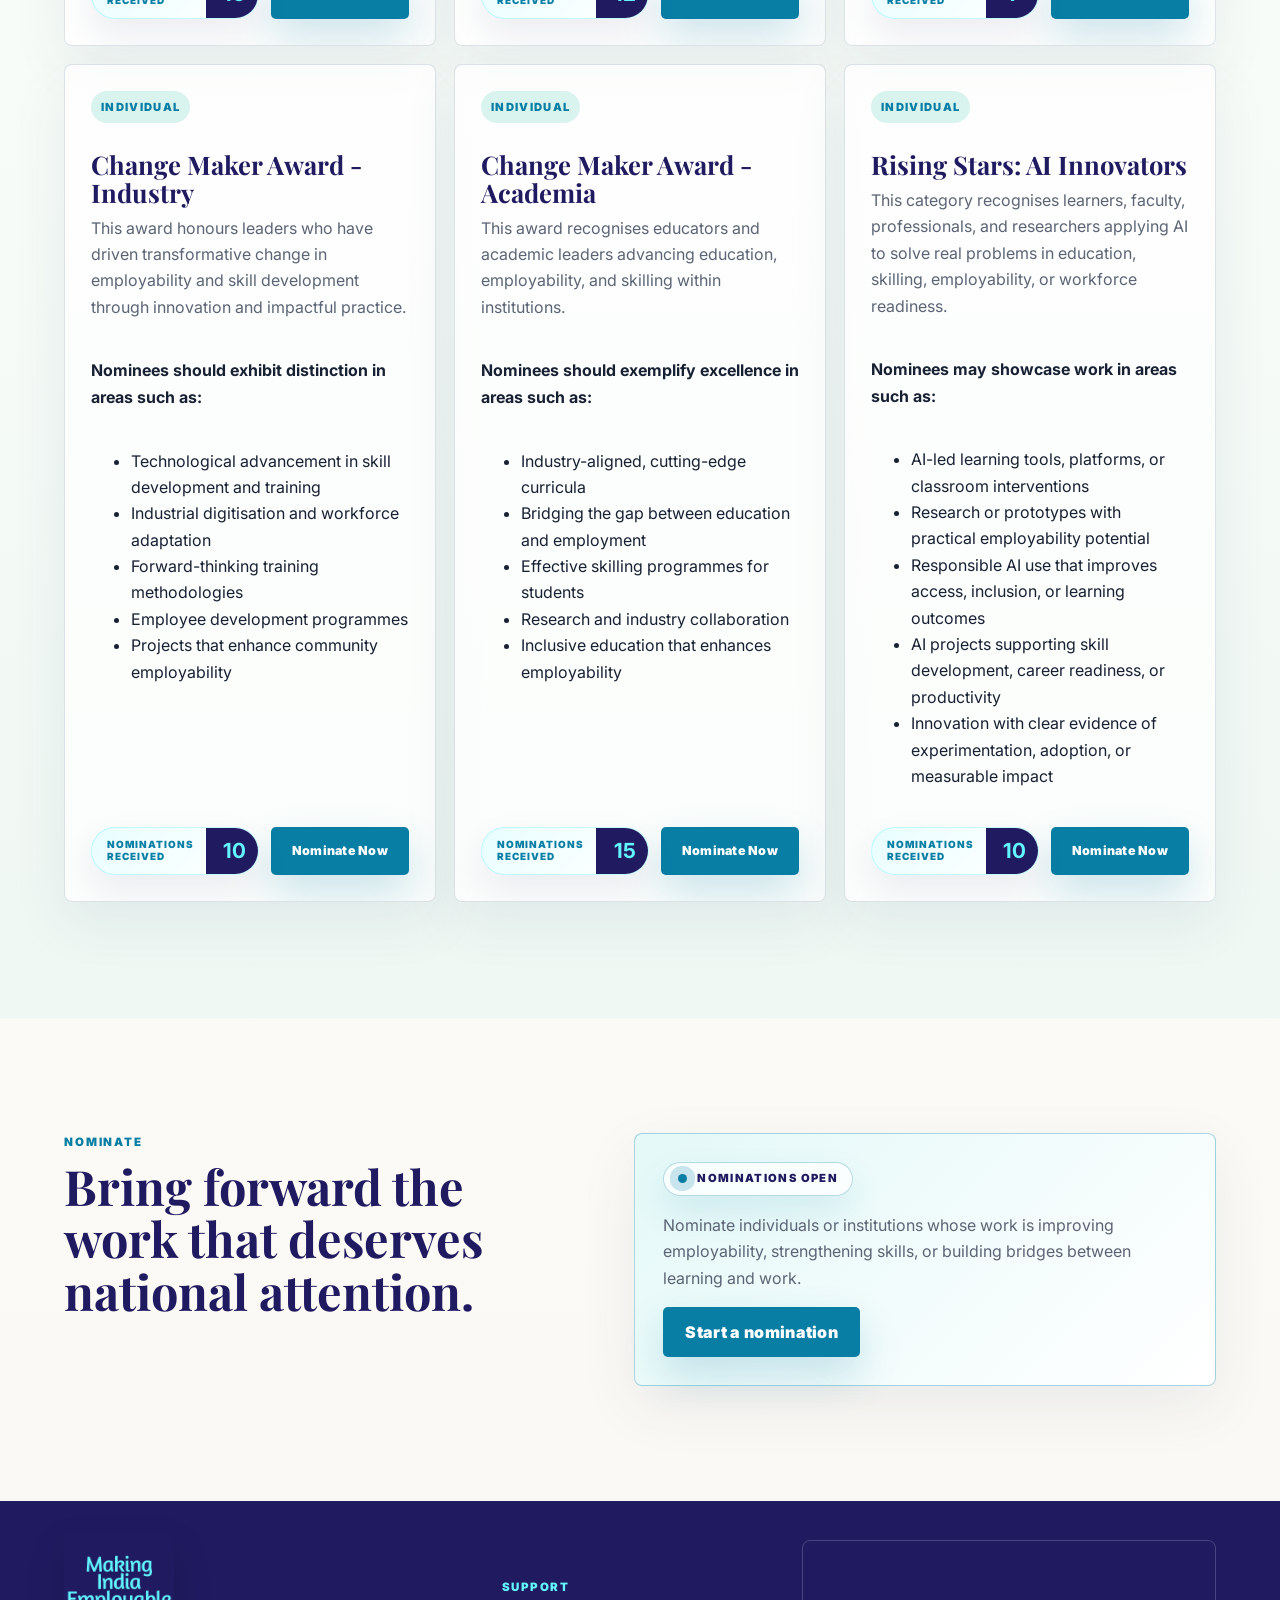
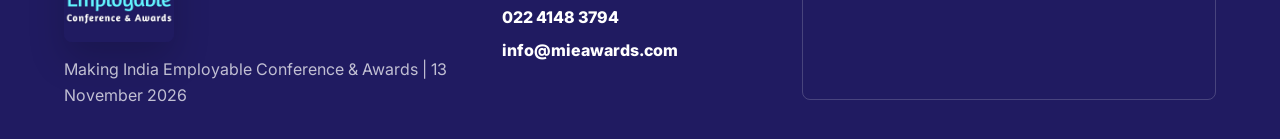
==== commit 5410c69c: "Add files via upload" ====
--- a/mieca-2026/awards.html
+++ b/mieca-2026/awards.html
@@ -39,59 +39,125 @@
       </section>
 
       <section class="section awards-preview">
-        <div class="category-grid">
-          <article class="category-card reveal nomination-card" data-category-id="corporate" data-start-count="10">
-            <span>Institutional</span>
-            <h3>Corporate Excellence Award</h3>
-            <p>Honours corporations making exceptional contributions to workforce development, employee upskilling, and industry-academia collaboration.</p>
+        <div class="section-heading centered reveal">
+          <p class="eyebrow">Award categories</p>
+          <h2>Choose the category that best matches the impact.</h2>
+          <p>Each card includes the category focus, eligibility areas, nominations received, and the nomination action.</p>
+        </div>
+        <div class="category-grid award-detail-grid">
+          <article class="category-card award-detail-card reveal nomination-card" data-category-id="corporate" data-start-count="10">
+            <div class="award-card-head">
+              <span>Institutional</span>
+              <h3>Corporate Excellence Award</h3>
+            </div>
+            <p>The Corporate Excellence Award recognises organisations that have made significant contributions to education and employability.</p>
+            <h4>Companies may showcase work in areas such as:</h4>
+            <ul class="criteria-list">
+              <li>Excellence in education or employability initiatives</li>
+              <li>Tech-driven learning solutions, inclusion, and diversity in the workplace</li>
+              <li>Innovative strategies for hiring and onboarding freshers</li>
+              <li>Employee engagement and retention programmes</li>
+              <li>Apprenticeship initiatives</li>
+              <li>CSR programmes focused on education or employability</li>
+            </ul>
             <div class="nomination-row">
               <div class="nomination-count"><span>Nominations received</span><strong><b data-nomination-count>10</b></strong></div>
-              <button class="button primary nomination-button" type="button">Nominate Now</button>
+              <a class="button primary nomination-button" href="https://nomination.makingindiaemployable.in/category/corporate-excellence" target="_blank" rel="noopener">Nominate Now</a>
             </div>
           </article>
-          <article class="category-card reveal delay-1 nomination-card" data-category-id="higher-education" data-start-count="12">
-            <span>Institutional</span>
-            <h3>Excellence in Higher Education Award</h3>
-            <p>Celebrates higher education institutions demonstrating innovation in curriculum, pedagogy, and graduate employability outcomes.</p>
+          <article class="category-card award-detail-card reveal delay-1 nomination-card" data-category-id="higher-education" data-start-count="12">
+            <div class="award-card-head">
+              <span>Institutional</span>
+              <h3>Excellence in Higher Education Award</h3>
+            </div>
+            <p>This award celebrates institutions that have excelled in enhancing education and employability outcomes.</p>
+            <h4>Institutions may highlight accomplishments in areas such as:</h4>
+            <ul class="criteria-list">
+              <li>Outstanding vocational education programmes</li>
+              <li>Exceptional career services</li>
+              <li>Education initiatives in rural and remote areas</li>
+              <li>Digital literacy and skills development</li>
+              <li>Effective implementation of technology in online learning</li>
+            </ul>
             <div class="nomination-row">
               <div class="nomination-count"><span>Nominations received</span><strong><b data-nomination-count>12</b></strong></div>
-              <button class="button primary nomination-button" type="button">Nominate Now</button>
+              <a class="button primary nomination-button" href="https://nomination.makingindiaemployable.in/category/higher-education" target="_blank" rel="noopener">Nominate Now</a>
             </div>
           </article>
-          <article class="category-card reveal delay-2 nomination-card" data-category-id="bharat-nirman" data-start-count="7">
-            <span>Institutional</span>
-            <h3>Bharat Nirman Award</h3>
-            <p>Recognises institutions contributing to nation-building through impactful skilling programmes and grassroots education initiatives.</p>
+          <article class="category-card award-detail-card reveal delay-2 nomination-card" data-category-id="bharat-nirman" data-start-count="7">
+            <div class="award-card-head">
+              <span>Institutional</span>
+              <h3>Bharat Nirman Award</h3>
+            </div>
+            <p>The Bharat Nirman Award honours institutions making a lasting contribution to higher education, employability, public service, and workforce development in India.</p>
+            <h4>Nominee institutions should demonstrate excellence in areas such as:</h4>
+            <ul class="criteria-list">
+              <li>Innovative educational programmes implemented at scale</li>
+              <li>Policy reforms in education and skills</li>
+              <li>Large-scale employability and skilling initiatives with measurable outcomes</li>
+              <li>Multi-stakeholder collaborations across industry, academia, and government</li>
+              <li>Sustainable impact in education, employability, and youth empowerment</li>
+            </ul>
             <div class="nomination-row">
               <div class="nomination-count"><span>Nominations received</span><strong><b data-nomination-count>7</b></strong></div>
-              <button class="button primary nomination-button" type="button">Nominate Now</button>
+              <a class="button primary nomination-button" href="https://nomination.makingindiaemployable.in/category/bharat-nirman" target="_blank" rel="noopener">Nominate Now</a>
             </div>
           </article>
-          <article class="category-card reveal nomination-card" data-category-id="change-maker-industry" data-start-count="10">
-            <span>Individual</span>
-            <h3>Change Maker Award - Industry</h3>
-            <p>Celebrates industry leaders and entrepreneurs pioneering solutions that bridge India's employability gap.</p>
+          <article class="category-card award-detail-card reveal nomination-card" data-category-id="change-maker-industry" data-start-count="10">
+            <div class="award-card-head">
+              <span>Individual</span>
+              <h3>Change Maker Award - Industry</h3>
+            </div>
+            <p>This award honours leaders who have driven transformative change in employability and skill development through innovation and impactful practice.</p>
+            <h4>Nominees should exhibit distinction in areas such as:</h4>
+            <ul class="criteria-list">
+              <li>Technological advancement in skill development and training</li>
+              <li>Industrial digitisation and workforce adaptation</li>
+              <li>Forward-thinking training methodologies</li>
+              <li>Employee development programmes</li>
+              <li>Projects that enhance community employability</li>
+            </ul>
             <div class="nomination-row">
               <div class="nomination-count"><span>Nominations received</span><strong><b data-nomination-count>10</b></strong></div>
-              <button class="button primary nomination-button" type="button">Nominate Now</button>
+              <a class="button primary nomination-button" href="https://nomination.makingindiaemployable.in/category/change-maker-industry" target="_blank" rel="noopener">Nominate Now</a>
             </div>
           </article>
-          <article class="category-card reveal delay-1 nomination-card" data-category-id="change-maker-academia" data-start-count="15">
-            <span>Individual</span>
-            <h3>Change Maker Award - Academia</h3>
-            <p>Honours educators and academic leaders whose vision and programmes are transforming learning outcomes at scale.</p>
+          <article class="category-card award-detail-card reveal delay-1 nomination-card" data-category-id="change-maker-academia" data-start-count="15">
+            <div class="award-card-head">
+              <span>Individual</span>
+              <h3>Change Maker Award - Academia</h3>
+            </div>
+            <p>This award recognises educators and academic leaders advancing education, employability, and skilling within institutions.</p>
+            <h4>Nominees should exemplify excellence in areas such as:</h4>
+            <ul class="criteria-list">
+              <li>Industry-aligned, cutting-edge curricula</li>
+              <li>Bridging the gap between education and employment</li>
+              <li>Effective skilling programmes for students</li>
+              <li>Research and industry collaboration</li>
+              <li>Inclusive education that enhances employability</li>
+            </ul>
             <div class="nomination-row">
               <div class="nomination-count"><span>Nominations received</span><strong><b data-nomination-count>15</b></strong></div>
-              <button class="button primary nomination-button" type="button">Nominate Now</button>
+              <a class="button primary nomination-button" href="https://nomination.makingindiaemployable.in/category/change-maker-academia" target="_blank" rel="noopener">Nominate Now</a>
             </div>
           </article>
-          <article class="category-card reveal delay-2 nomination-card" data-category-id="rising-stars" data-start-count="10">
-            <span>Individual</span>
-            <h3>Rising Stars</h3>
-            <p>Spotlights emerging young leaders under 40 making remarkable early contributions to education and employability.</p>
+          <article class="category-card award-detail-card reveal delay-2 nomination-card" data-category-id="rising-stars-ai-innovators" data-start-count="10">
+            <div class="award-card-head">
+              <span>Individual</span>
+              <h3>Rising Stars: AI Innovators</h3>
+            </div>
+            <p>This category recognises learners, faculty, professionals, and researchers applying AI to solve real problems in education, skilling, employability, or workforce readiness.</p>
+            <h4>Nominees may showcase work in areas such as:</h4>
+            <ul class="criteria-list">
+              <li>AI-led learning tools, platforms, or classroom interventions</li>
+              <li>Research or prototypes with practical employability potential</li>
+              <li>Responsible AI use that improves access, inclusion, or learning outcomes</li>
+              <li>AI projects supporting skill development, career readiness, or productivity</li>
+              <li>Innovation with clear evidence of experimentation, adoption, or measurable impact</li>
+            </ul>
             <div class="nomination-row">
               <div class="nomination-count"><span>Nominations received</span><strong><b data-nomination-count>10</b></strong></div>
-              <button class="button primary nomination-button" type="button">Nominate Now</button>
+              <a class="button primary nomination-button" href="https://nomination.makingindiaemployable.in/category/rising-stars" target="_blank" rel="noopener">Nominate Now</a>
             </div>
           </article>
         </div>
@@ -105,7 +171,7 @@
         <div class="panel nomination-panel reveal delay-1">
           <span class="status-pill"><i></i>Nominations Open</span>
           <p>Nominate individuals or institutions whose work is improving employability, strengthening skills, or building bridges between learning and work.</p>
-          <a class="button primary" href="mailto:info@makingindiaemployable.in?subject=MIECA%202026%20Nomination">Start a nomination</a>
+          <a class="button primary" href="https://nomination.makingindiaemployable.in/" target="_blank" rel="noopener">Start a nomination</a>
         </div>
       </section>
     </main>
--- a/mieca-2026/styles.css
+++ b/mieca-2026/styles.css
@@ -79,9 +79,9 @@
 }
 
 .hero-title {
-  max-width: 900px;
-  font-size: clamp(2.35rem, 4.05vw, 4.05rem);
-  line-height: 1.04;
+  max-width: 640px;
+  font-size: clamp(2.1rem, 2.55vw, 2.75rem);
+  line-height: 1.08;
 }
 
 .hero-title span {
@@ -293,8 +293,9 @@
   position: relative;
   display: grid;
   min-height: min(740px, 80svh);
-  grid-template-columns: minmax(0, 0.98fr) minmax(360px, 0.82fr);
-  gap: clamp(30px, 5vw, 72px);
+  grid-template-columns: minmax(0, 640px) minmax(520px, 720px);
+  justify-content: space-between;
+  gap: clamp(72px, 7vw, 150px);
   align-items: start;
   padding-top: clamp(188px, 17vh, 210px);
   padding-bottom: 112px;
@@ -337,12 +338,18 @@
 .hero-copy,
 .hero-media {
   position: relative;
+}
+
+.hero-copy {
+  z-index: 2;
+  min-width: 0;
+}
+
+.hero-media {
   z-index: 1;
-}
-
-.hero-media {
+  min-width: 0;
   align-self: start;
-  margin-top: clamp(44px, 7vh, 74px);
+  margin-top: clamp(18px, 4vh, 44px);
 }
 
 .status-pill {
@@ -528,29 +535,31 @@
 
 .video-frame {
   position: relative;
-  margin-right: clamp(-12px, -1vw, 0px);
+  width: min(100%, 720px);
+  margin-right: 0;
+  margin-left: auto;
 }
 
 .video-frame::before {
   content: "";
   position: absolute;
-  inset: -24px -18px -20px -26px;
+  inset: -18px -18px -22px;
   z-index: -1;
+  border-radius: 28px;
   background:
-    radial-gradient(circle at 45% 48%, rgba(98, 244, 255, 0.22), transparent 16rem),
-    linear-gradient(135deg, rgba(232, 252, 255, 0.28), rgba(217, 243, 239, 0.08));
-  clip-path: polygon(4% 4%, 100% 0, 98% 92%, 0 100%);
-  opacity: 0.68;
+    radial-gradient(circle at 22% 24%, rgba(98, 244, 255, 0.18), transparent 15rem),
+    linear-gradient(135deg, rgba(8, 126, 164, 0.1), rgba(32, 27, 97, 0.08));
+  opacity: 0.62;
 }
 
 .video-shell {
   position: relative;
   display: block;
   overflow: hidden;
-  height: clamp(250px, 23vw, 340px);
-  border-radius: 8px;
-  background: var(--deep);
-  box-shadow: 0 22px 62px rgba(32, 27, 97, 0.18);
+  height: clamp(380px, 31vw, 520px);
+  border-radius: 18px;
+  background: #171923;
+  box-shadow: 0 28px 70px rgba(32, 27, 97, 0.16);
   isolation: isolate;
 }
 
@@ -560,63 +569,44 @@
   inset: 0;
   z-index: 1;
   pointer-events: none;
-  border: 1px solid rgba(255, 255, 255, 0.18);
   border-radius: inherit;
-  box-shadow: inset 0 0 80px rgba(22, 59, 102, 0.16);
-}
-
-.video-shell img {
+  background:
+    linear-gradient(90deg, rgba(250, 248, 244, 0.18), transparent 9%, transparent 91%, rgba(250, 248, 244, 0.18)),
+    linear-gradient(180deg, rgba(250, 248, 244, 0.14), transparent 10%, transparent 90%, rgba(250, 248, 244, 0.16));
+  box-shadow: inset 0 0 36px rgba(250, 248, 244, 0.14);
+}
+
+.video-shell::after {
+  content: "";
+  position: absolute;
+  inset: -1px;
+  z-index: 1;
+  pointer-events: none;
+  border-radius: inherit;
+  border: 1px solid rgba(8, 126, 164, 0.18);
+}
+
+.video-shell iframe {
+  position: relative;
+  z-index: 0;
   width: 100%;
   height: 100%;
-  object-fit: cover;
-  filter: saturate(0.95) contrast(0.96) brightness(0.76);
-  transform: scale(1.02);
-  transition: transform 0.45s ease, filter 0.45s ease;
-}
-
-.video-shell:hover img {
-  filter: saturate(1.04) contrast(1.02) brightness(0.82);
-  transform: scale(1.06);
-}
-
-.video-play {
-  position: absolute;
-  top: 50%;
-  left: 50%;
-  z-index: 2;
-  width: 68px;
-  height: 68px;
-  border: 1px solid rgba(255, 255, 255, 0.58);
-  border-radius: 50%;
-  background: rgba(32, 27, 97, 0.68);
-  box-shadow: 0 18px 48px rgba(0, 0, 0, 0.24);
-  transform: translate(-50%, -50%);
-  backdrop-filter: blur(10px);
-}
-
-.video-play::before {
-  content: "";
-  position: absolute;
-  top: 50%;
-  left: 53%;
-  border-top: 12px solid transparent;
-  border-bottom: 12px solid transparent;
-  border-left: 18px solid var(--brand-cyan);
-  transform: translate(-50%, -50%);
+  border: 0;
 }
 
 .video-story {
   position: absolute;
-  right: 12px;
-  bottom: 12px;
-  left: 12px;
+  right: 22px;
+  bottom: 22px;
+  left: 22px;
   z-index: 2;
   max-width: 520px;
   padding: 11px 13px;
   border-left: 2px solid var(--light);
-  background: linear-gradient(90deg, rgba(32, 27, 97, 0.8), rgba(32, 27, 97, 0.42));
+  background: linear-gradient(90deg, rgba(32, 27, 97, 0.82), rgba(32, 27, 97, 0.34));
   color: var(--white);
-  backdrop-filter: blur(14px);
+  backdrop-filter: blur(10px);
+  -webkit-backdrop-filter: blur(10px);
 }
 
 .video-story span {
@@ -1273,6 +1263,32 @@
   transition-delay: 0.22s;
 }
 
+@media (max-width: 1380px) {
+  .hero {
+    grid-template-columns: 1fr;
+    gap: 32px;
+    min-height: auto;
+  }
+
+  .hero-title {
+    max-width: 760px;
+    font-size: clamp(2.1rem, 5vw, 3.15rem);
+  }
+
+  .hero-title span {
+    white-space: normal;
+  }
+
+  .hero-media {
+    margin-top: 0;
+  }
+
+  .video-frame {
+    width: min(100%, 860px);
+    margin-left: 0;
+  }
+}
+
 @media (max-width: 1120px) {
   .brand img {
     width: 82px;
@@ -1293,14 +1309,13 @@
   }
 
   .video-frame::before {
-    inset: -32px;
-    clip-path: polygon(3% 0, 100% 5%, 97% 94%, 0 100%);
+    inset: -14px;
   }
 
   .video-shell {
     height: auto;
     aspect-ratio: 16 / 9;
-    border-radius: 8px;
+    border-radius: 14px;
   }
 
   .split-section {
